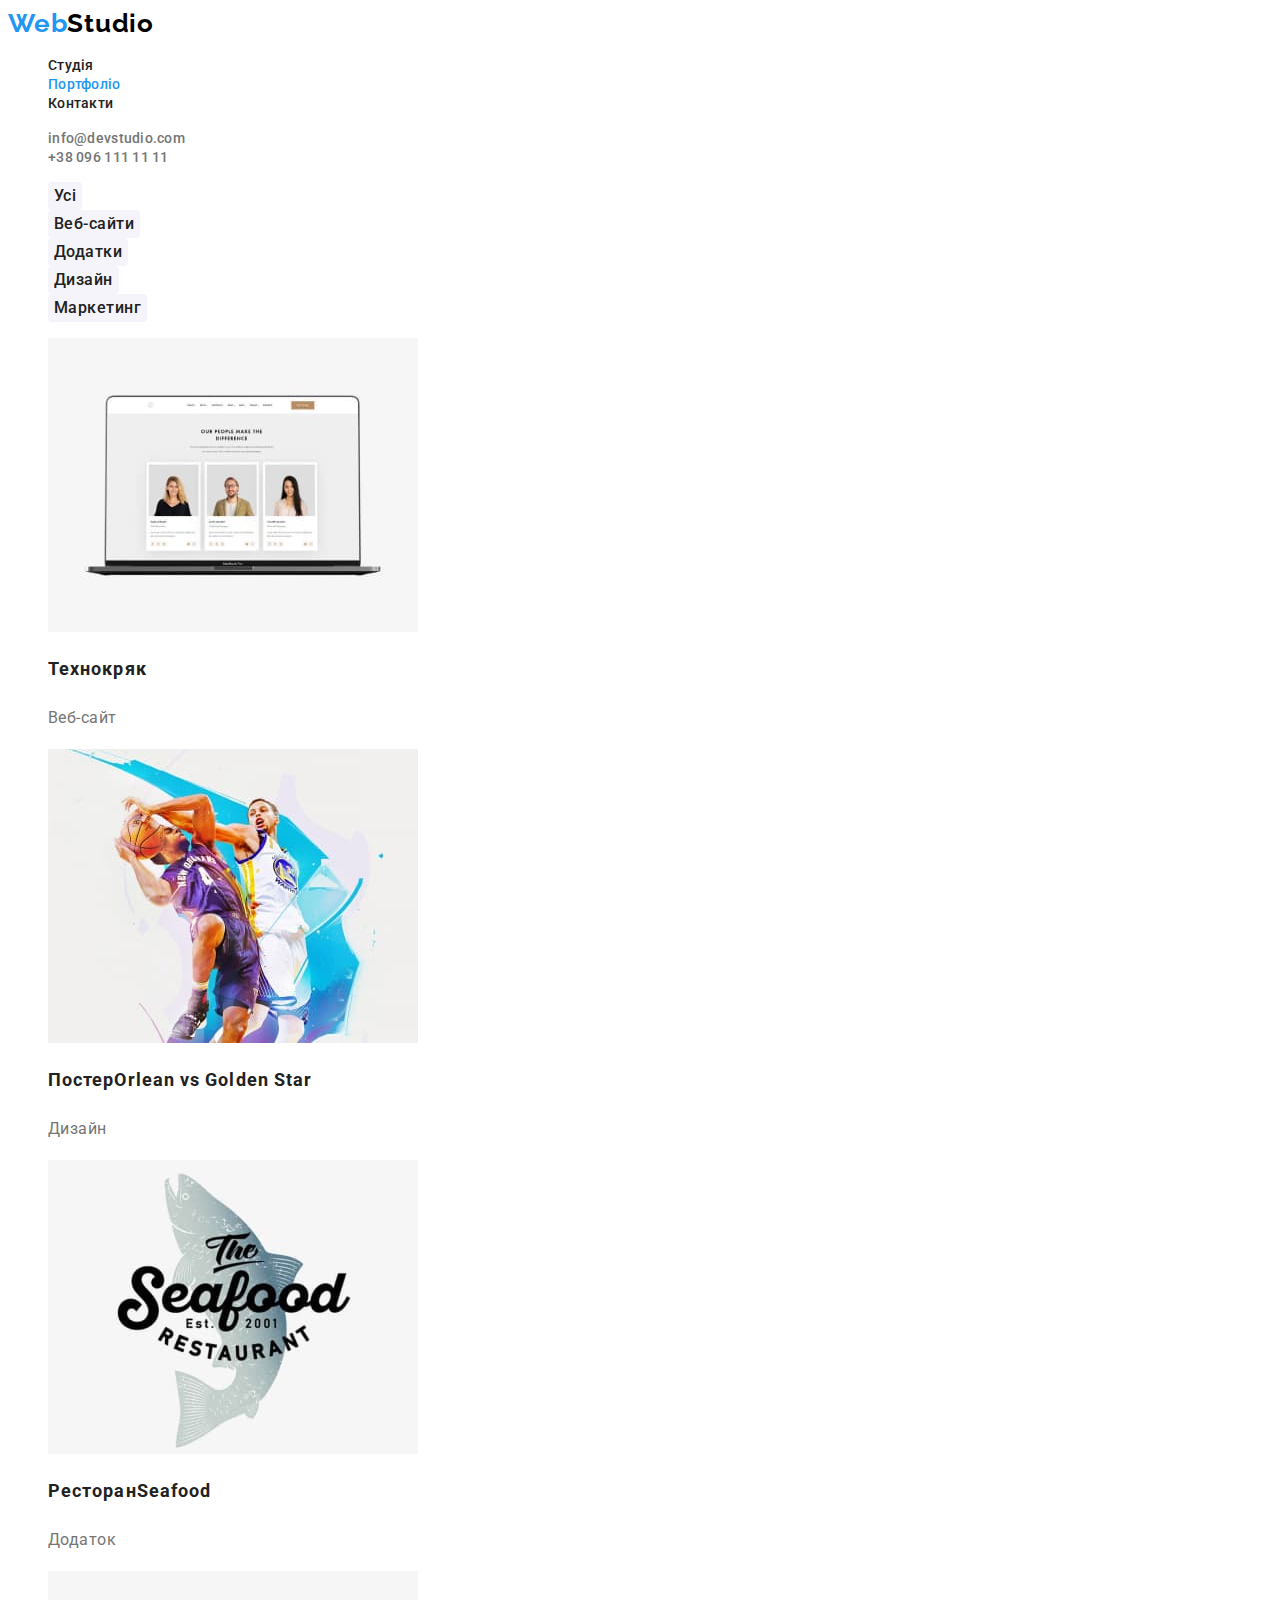
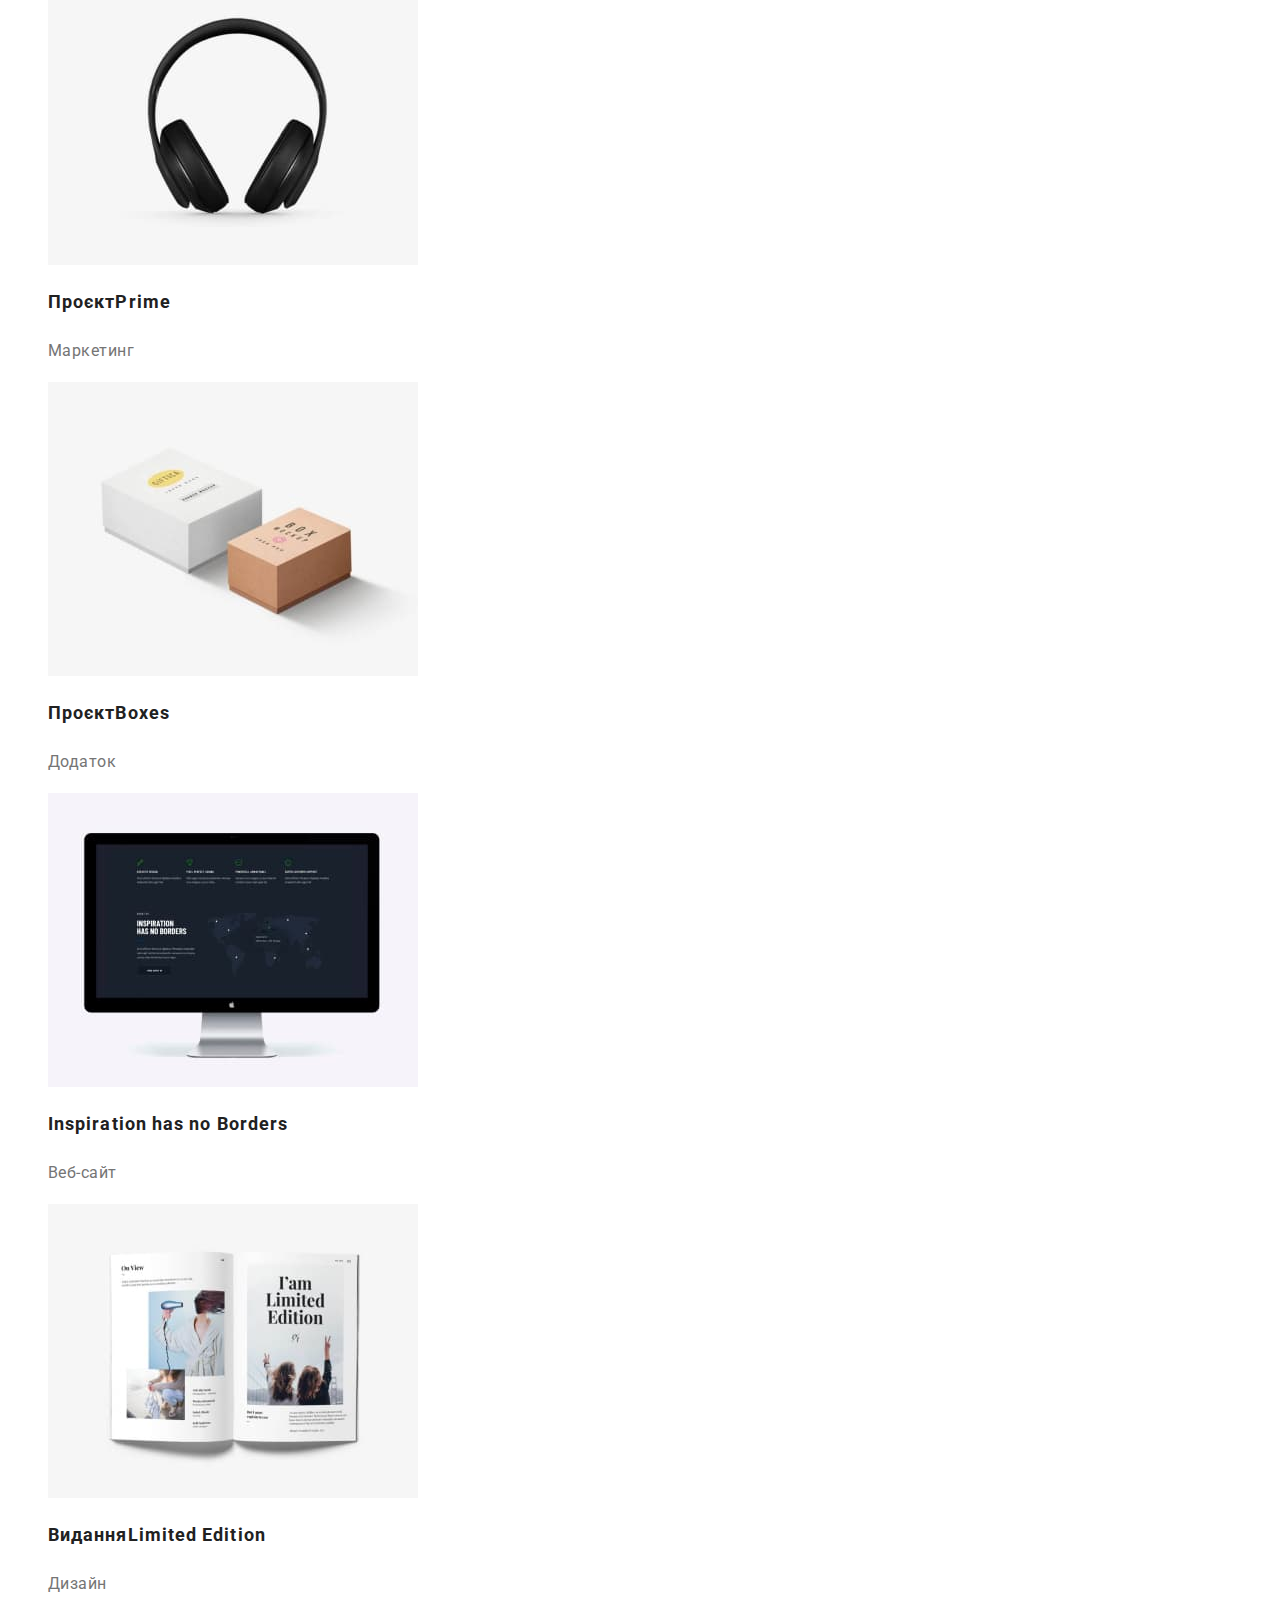
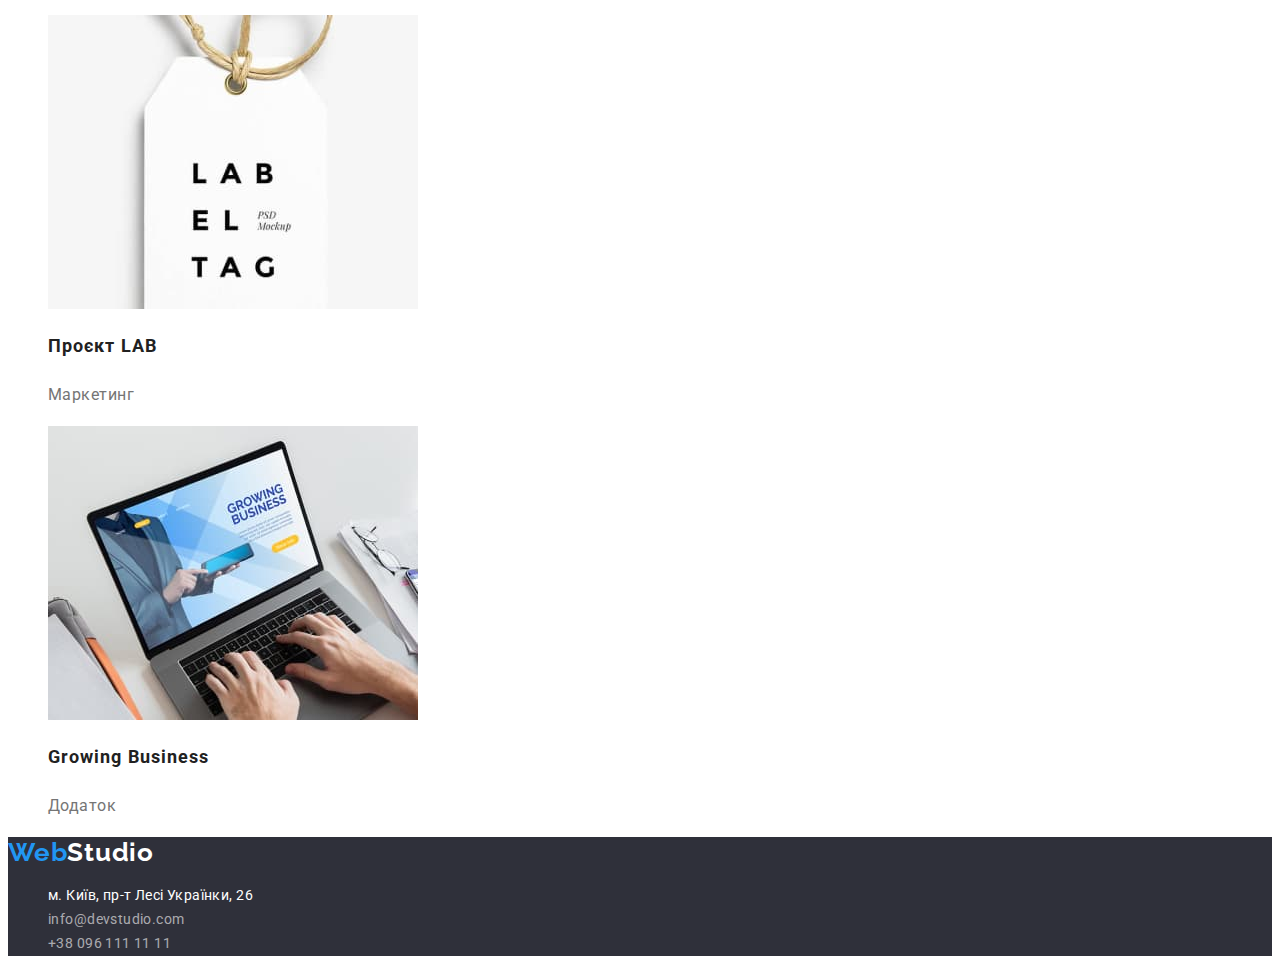
==== portfolio.html @ d61ed379 "homework" ====
<!DOCTYPE html>
<html lang="uk">
  <head>
    <meta charset="UTF-8" />
    <meta http-equiv="X-UA-Compatible" content="IE=edge" />
    <meta name="viewport" content="width=device-width, initial-scale=1.0" />
    <title>Студія</title>
    <link rel="preconnect" href="https://fonts.googleapis.com" />
    <link rel="preconnect" href="https://fonts.gstatic.com" crossorigin />
    <link
      href="https://fonts.googleapis.com/css2?family=Raleway:wght@700&family=Roboto:wght@400;500;700;900&display=swap"
      rel="stylesheet"
    />
    <link rel="stylesheet" href="./css/styles.css" />
  </head>
  <body>
    <header>
      <nav>
        <a href="./index.html" class="logo"
          ><span class="logo-web">Web</span>Studio</a
        >
        <ul>
          <li><a href="./index.html" class="link-nav">Студія</a></li>
          <li>
            <a href="./portfolio.html" class="link-nav current">Портфоліо</a>
          </li>
          <li><a href="#" class="link-nav">Контакти</a></li>
        </ul>
      </nav>
      <ul>
        <li>
          <a href="mailto:info@devstudio.com" class="link-auth"
            >info@devstudio.com</a
          >
        </li>
        <li>
          <a href="tel:+380961111111" class="link-auth">+38 096 111 11 11</a>
        </li>
      </ul>
    </header>
    <main>
      <section class="portfolio-section">
        <ul>
          <li><button type="button" class="sort-button">Усі</button></li>
          <li><button type="button" class="sort-button">Веб-сайти</button></li>
          <li><button type="button" class="sort-button">Додатки</button></li>
          <li><button type="button" class="sort-button">Дизайн</button></li>
          <li><button type="button" class="sort-button">Маркетинг</button></li>
        </ul>
        <ul>
          <li class="portfolio-background">
            <img src="./images/tehnokrack.jpg" alt="Технокряк" />
            <h2 class="portfolio-title">Технокряк</h2>
            <p class="portfolio-type">Веб-сайт</p>
          </li>
          <li class="portfolio-background">
            <img
              src="./images/new_orlean_vs_golden_star.jpg"
              alt="Постер New Orlean vs Golden Star"
            />
            <h2 class="portfolio-title">
              Постер<span lang="en">Orlean vs Golden Star</span>
            </h2>
            <p class="portfolio-type">Дизайн</p>
          </li>
          <li class="portfolio-background">
            <img src="./images/seafood.jpg" alt="Ресторан Seafood" />
            <h2 class="portfolio-title">
              Ресторан<span lang="en">Seafood</span>
            </h2>
            <p class="portfolio-type">Додаток</p>
          </li>
          <li class="portfolio-background">
            <img src="./images/prime.jpg" alt="Проєкт Prime" />
            <h2 class="portfolio-title">Проєкт<span lang="en">Prime</span></h2>
            <p class="portfolio-type">Маркетинг</p>
          </li>
          <li class="portfolio-background">
            <img src="./images/boxes.jpg" alt="Проєкт Boxes" />
            <h2 class="portfolio-title">Проєкт<span lang="en">Boxes</span></h2>
            <p class="portfolio-type">Додаток</p>
          </li>
          <li class="portfolio-background">
            <img
              src="./images/inspiration_has_no_borders.jpg"
              alt="Inspiration has no Borders"
            />
            <h2 lang="en" class="portfolio-title">
              Inspiration has no Borders
            </h2>
            <p class="portfolio-type">Веб-сайт</p>
          </li>
          <li class="portfolio-background">
            <img
              src="./images/limited_edition.jpg"
              alt="Видання Limited Edition"
            />
            <h2 class="portfolio-title">
              Видання<span lang="en">Limited Edition</span>
            </h2>
            <p class="portfolio-type">Дизайн</p>
          </li>
          <li class="portfolio-background">
            <img src="./images/lab.jpg" alt="Проєкт LAB" />
            <h2 class="portfolio-title">Проєкт <span>LAB</span></h2>
            <p class="portfolio-type">Маркетинг</p>
          </li>
          <li class="portfolio-background">
            <img src="./images/growing_business.jpg" alt="Growing Business" />
            <h2 lang="en" class="portfolio-title">Growing Business</h2>
            <p class="portfolio-type">Додаток</p>
          </li>
        </ul>
      </section>
    </main>
    <footer>
      <a href="./index.html" class="logo"
        ><span class="logo-web">Web</span
        ><span class="logo-studio">Studio</span></a
      >
      <address>
        <ul>
          <li>
            <a
              href="https://goo.gl/maps/CPtrU1FHBa2aNyZL9"
              target="_blank"
              rel="noopener noreferrer nofollow"
              class="map"
              >м. Київ, пр-т Лесі Українки, 26</a
            >
          </li>
          <li>
            <a href="mailto:info@devstudio.com" class="communication"
              >info@devstudio.com</a
            >
          </li>
          <li>
            <a href="tel:+380961111111" class="communication"
              >+38 096 111 11 11</a
            >
          </li>
        </ul>
      </address>
    </footer>
  </body>
</html>
---- css/styles.css ----
:root {
  --color-link: #2196f3;
  --color-title: #212121;
  --color-text: #757575;
}

body {
  font-family: "roboto", sans-serif;
  background-color: #ffffff;
}
ul {
  list-style: none;
}
.logo {
  text-decoration: none;
  font-family: "raleway", sans-serif;
  font-weight: 700;
  font-size: 26px;
  line-height: 1.19;
  letter-spacing: 0.03em;
  color: #000000;
}
.logo-web {
  color: var(--color-link);
}
.link-nav {
  text-decoration: none;
  font-weight: 500;
  font-size: 14px;
  line-height: 1.14;
  letter-spacing: 0.02em;
  color: var(--color-title);
}
.link-nav:hover {
  color: var(--color-link);
}
.link-nav:focus {
  color: var(--color-link);
}
.link-nav.current {
  color: var(--color-link);
}
.link-auth {
  text-decoration: none;
  font-weight: 500;
  font-size: 14px;
  line-height: 1.14;
  letter-spacing: 0.02em;
  color: #757575;
}
.link-auth:hover {
  color: var(--color-link);
}
.link-auth:focus {
  color: var(--color-link);
}
.hero-section {
  background-color: #2f303a;
}
.hero-title {
  color: #ffffff;
  font-weight: 900;
  font-size: 44px;
  line-height: 1.36;
  letter-spacing: 0.06em;
  text-transform: uppercase;
}
.hero-section button {
  font-family: inherit;
  color: #ffffff;
  font-weight: 700;
  font-size: 16px;
  line-height: 1.88;
  display: flex;
  align-items: center;
  text-align: center;
  letter-spacing: 0.06em;
  background-color: var(--color-link);
  cursor: pointer;
}
.hero-section button:hover {
  background-color: #188ce8;
}
.hero-section button:active {
  background-color: #188ce8;
}

.benefits-title {
  position: absolute;
  white-space: nowrap;
  width: 1px;
  height: 1px;
  overflow: hidden;
  border: 0;
  padding: 0;
  clip: rect(0 0 0 0);
  clip-path: inset(50%);
  margin: -1px;
}
.benefits {
  font-weight: 700;
  font-size: 14px;
  line-height: 1.14;
  letter-spacing: 0.03em;
  text-transform: uppercase;
  color: var(--color-title);
}
.benefits-text {
  font-size: 14px;
  line-height: 1.71;
  letter-spacing: 0.03em;
  color: var(--color-text);
}
.servise-title {
  font-weight: 700;
  font-size: 36px;
  line-height: 1.17;
  letter-spacing: 0.03em;
  color: var(--color-title);
}
.team-section {
  background-color: #f5f4fa;
}
.team-title {
  font-weight: 700;
  font-size: 36px;
  line-height: 1.17;
  letter-spacing: 0.03em;
  color: var(--color-title);
}
.team {
  font-weight: 500;
  font-size: 16px;
  line-height: 1.19;
  letter-spacing: 0.03em;
  color: var(--color-title);
}
.team-profession {
  font-size: 16px;
  line-height: 1.19;
  letter-spacing: 0.03em;
  color: var(--color-text);
}
.team-background {
  background-color: #ffffff;
}
footer {
  background-color: #2f303a;
}
.logo-studio {
  color: #ffffff;
}
.map {
  text-decoration: none;
  font-style: normal;
  font-size: 14px;
  line-height: 1.71;
  letter-spacing: 0.03em;
  color: #ffffff;
}
.map:hover {
  color: var(--color-link);
}
.map:focus {
  color: var(--color-link);
}
.communication {
  text-decoration: none;
  font-style: normal;
  font-size: 14px;
  line-height: 1.71;
  letter-spacing: 0.03em;
  color: rgba(255, 255, 255, 0.6);
}
.communication:hover {
  color: var(--color-link);
}
.communication:focus {
  color: var(--color-link);
}
.sort-button {
  font-family: inherit;
  font-weight: 500;
  font-size: 16px;
  line-height: 1.63;
  letter-spacing: 0.03em;
  color: #212121;
  background-color: #f5f4fa;
  cursor: pointer;
  border-radius: 4px;
  border: 0;
}
.sort-button:hover {
  color: #ffffff;
  background-color: var(--color-link);
}
.sort-button:focus {
  color: #ffffff;
  background-color: var(--color-link);
}
.portfolio-background {
  background-color: #ffffff;
}
.portfolio-title {
  font-weight: 700;
  font-size: 18px;
  line-height: 2;
  letter-spacing: 0.06em;
  color: var(--color-title);
}
.portfolio-type {
  font-size: 16px;
  line-height: 1.88;
  letter-spacing: 0.03em;
  color: var(--color-text);
}
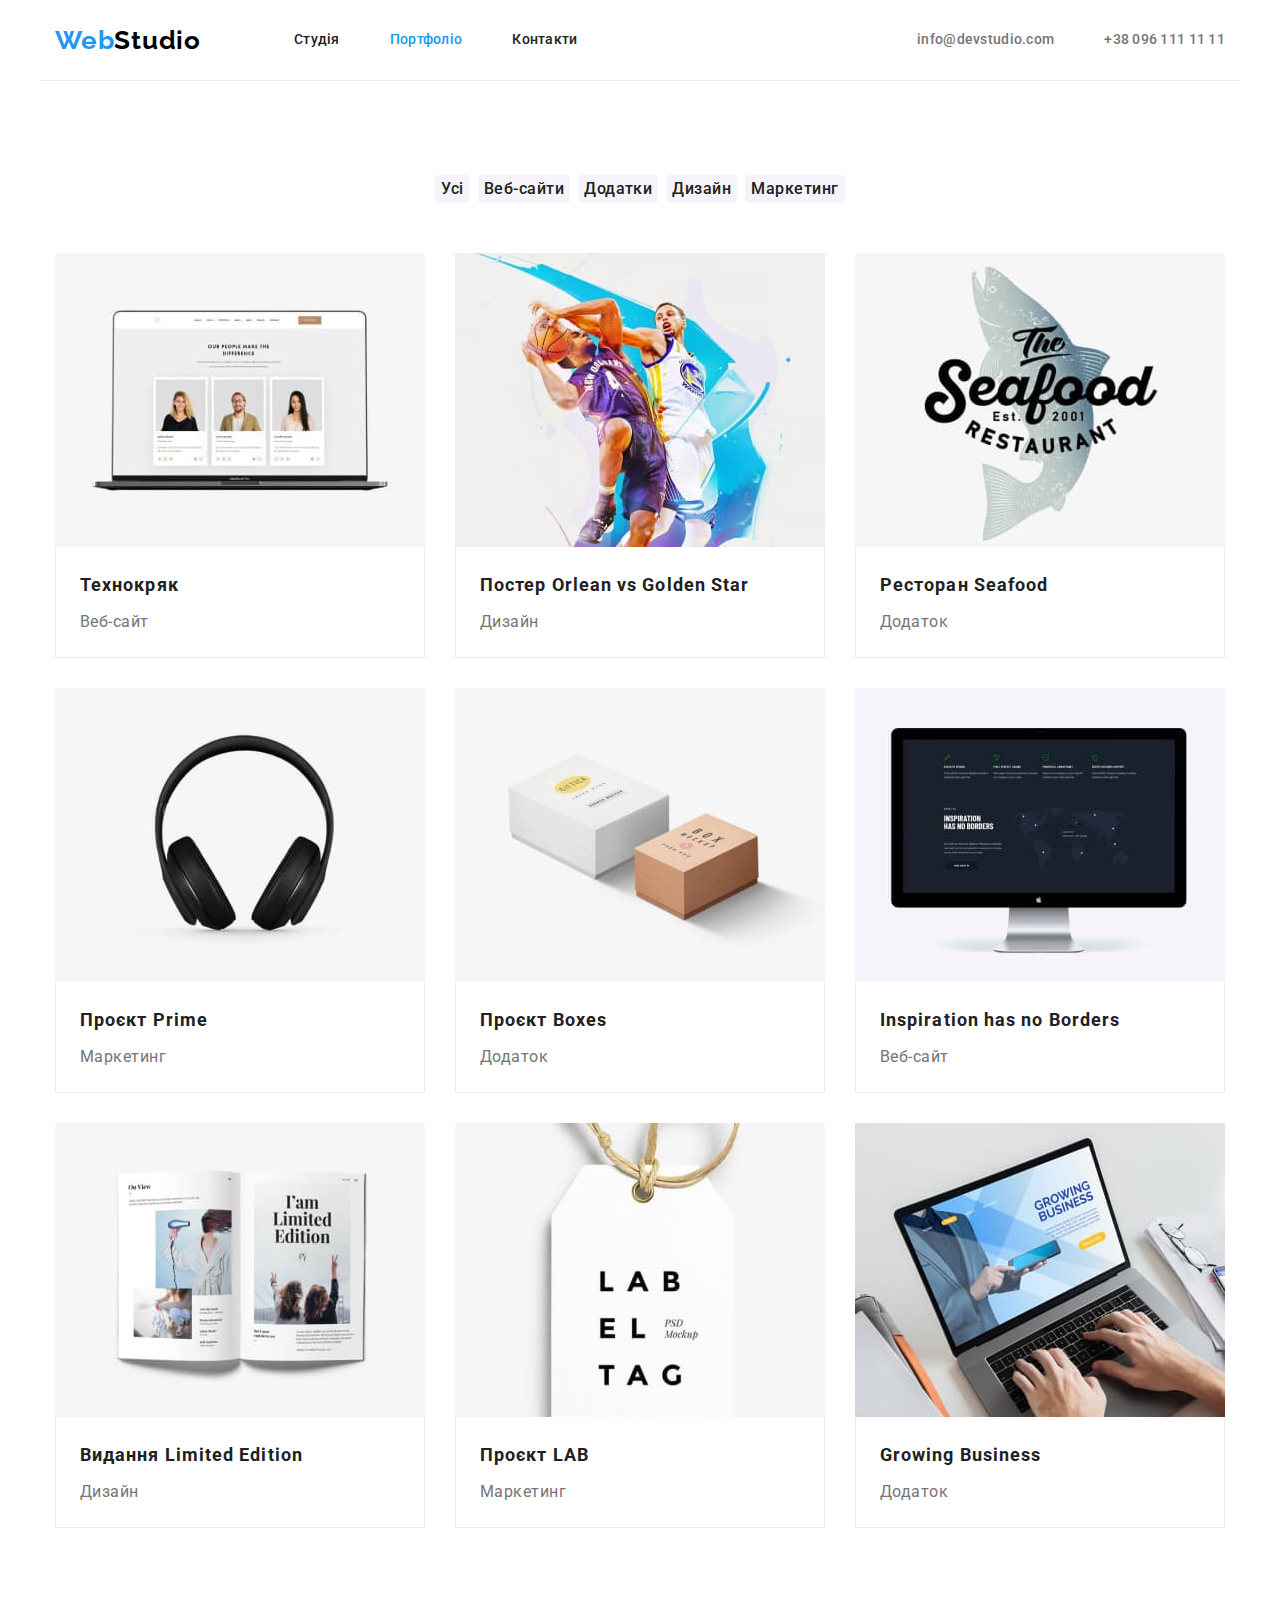
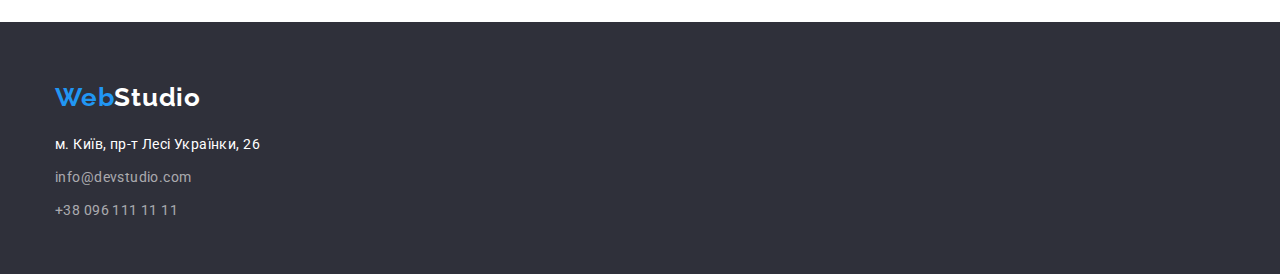
==== commit bde4a716: "homework-new" ====
--- a/portfolio.html
+++ b/portfolio.html
@@ -11,136 +11,203 @@
       href="https://fonts.googleapis.com/css2?family=Raleway:wght@700&family=Roboto:wght@400;500;700;900&display=swap"
       rel="stylesheet"
     />
+    <link
+      rel="stylesheet"
+      href="https://cdnjs.cloudflare.com/ajax/libs/modern-normalize/1.1.0/modern-normalize.css"
+      integrity="sha512-Y0MM+V6ymRKN2zStTqzQ227DWhhp4Mzdo6gnlRnuaNCbc+YN/ZH0sBCLTM4M0oSy9c9VKiCvd4Jk44aCLrNS5Q=="
+      crossorigin="anonymous"
+      referrerpolicy="no-referrer"
+    />
     <link rel="stylesheet" href="./css/styles.css" />
   </head>
   <body>
-    <header>
-      <nav>
-        <a href="./index.html" class="logo"
-          ><span class="logo-web">Web</span>Studio</a
-        >
-        <ul>
-          <li><a href="./index.html" class="link-nav">Студія</a></li>
+    <header class="header">
+      <div class="container header-container">
+        <nav class="site-nav">
+          <a href="./index.html" class="logo header-logo"
+            ><span class="logo-web">Web</span>Studio</a
+          >
+          <ul class="header-list">
+            <li><a href="./index.html" class="link-nav">Студія</a></li>
+            <li>
+              <a href="./portfolio.html" class="link-nav current">Портфоліо</a>
+            </li>
+            <li><a href="#" class="link-nav">Контакти</a></li>
+          </ul>
+        </nav>
+        <ul class="header-contacts">
           <li>
-            <a href="./portfolio.html" class="link-nav current">Портфоліо</a>
-          </li>
-          <li><a href="#" class="link-nav">Контакти</a></li>
-        </ul>
-      </nav>
-      <ul>
-        <li>
-          <a href="mailto:info@devstudio.com" class="link-auth"
-            >info@devstudio.com</a
-          >
-        </li>
-        <li>
-          <a href="tel:+380961111111" class="link-auth">+38 096 111 11 11</a>
-        </li>
-      </ul>
-    </header>
-    <main>
-      <section class="portfolio-section">
-        <ul>
-          <li><button type="button" class="sort-button">Усі</button></li>
-          <li><button type="button" class="sort-button">Веб-сайти</button></li>
-          <li><button type="button" class="sort-button">Додатки</button></li>
-          <li><button type="button" class="sort-button">Дизайн</button></li>
-          <li><button type="button" class="sort-button">Маркетинг</button></li>
-        </ul>
-        <ul>
-          <li class="portfolio-background">
-            <img src="./images/tehnokrack.jpg" alt="Технокряк" />
-            <h2 class="portfolio-title">Технокряк</h2>
-            <p class="portfolio-type">Веб-сайт</p>
-          </li>
-          <li class="portfolio-background">
-            <img
-              src="./images/new_orlean_vs_golden_star.jpg"
-              alt="Постер New Orlean vs Golden Star"
-            />
-            <h2 class="portfolio-title">
-              Постер<span lang="en">Orlean vs Golden Star</span>
-            </h2>
-            <p class="portfolio-type">Дизайн</p>
-          </li>
-          <li class="portfolio-background">
-            <img src="./images/seafood.jpg" alt="Ресторан Seafood" />
-            <h2 class="portfolio-title">
-              Ресторан<span lang="en">Seafood</span>
-            </h2>
-            <p class="portfolio-type">Додаток</p>
-          </li>
-          <li class="portfolio-background">
-            <img src="./images/prime.jpg" alt="Проєкт Prime" />
-            <h2 class="portfolio-title">Проєкт<span lang="en">Prime</span></h2>
-            <p class="portfolio-type">Маркетинг</p>
-          </li>
-          <li class="portfolio-background">
-            <img src="./images/boxes.jpg" alt="Проєкт Boxes" />
-            <h2 class="portfolio-title">Проєкт<span lang="en">Boxes</span></h2>
-            <p class="portfolio-type">Додаток</p>
-          </li>
-          <li class="portfolio-background">
-            <img
-              src="./images/inspiration_has_no_borders.jpg"
-              alt="Inspiration has no Borders"
-            />
-            <h2 lang="en" class="portfolio-title">
-              Inspiration has no Borders
-            </h2>
-            <p class="portfolio-type">Веб-сайт</p>
-          </li>
-          <li class="portfolio-background">
-            <img
-              src="./images/limited_edition.jpg"
-              alt="Видання Limited Edition"
-            />
-            <h2 class="portfolio-title">
-              Видання<span lang="en">Limited Edition</span>
-            </h2>
-            <p class="portfolio-type">Дизайн</p>
-          </li>
-          <li class="portfolio-background">
-            <img src="./images/lab.jpg" alt="Проєкт LAB" />
-            <h2 class="portfolio-title">Проєкт <span>LAB</span></h2>
-            <p class="portfolio-type">Маркетинг</p>
-          </li>
-          <li class="portfolio-background">
-            <img src="./images/growing_business.jpg" alt="Growing Business" />
-            <h2 lang="en" class="portfolio-title">Growing Business</h2>
-            <p class="portfolio-type">Додаток</p>
-          </li>
-        </ul>
-      </section>
-    </main>
-    <footer>
-      <a href="./index.html" class="logo"
-        ><span class="logo-web">Web</span
-        ><span class="logo-studio">Studio</span></a
-      >
-      <address>
-        <ul>
-          <li>
-            <a
-              href="https://goo.gl/maps/CPtrU1FHBa2aNyZL9"
-              target="_blank"
-              rel="noopener noreferrer nofollow"
-              class="map"
-              >м. Київ, пр-т Лесі Українки, 26</a
-            >
-          </li>
-          <li>
-            <a href="mailto:info@devstudio.com" class="communication"
+            <a href="mailto:info@devstudio.com" class="link-auth"
               >info@devstudio.com</a
             >
           </li>
           <li>
-            <a href="tel:+380961111111" class="communication"
-              >+38 096 111 11 11</a
-            >
+            <a href="tel:+380961111111" class="link-auth">+38 096 111 11 11</a>
           </li>
         </ul>
-      </address>
+      </div>
+    </header>
+    <main>
+      <section class="portfolio-section section">
+        <div class="container">
+          <ul class="portfolio-button">
+            <li><button type="button" class="sort-button">Усі</button></li>
+            <li>
+              <button type="button" class="sort-button">Веб-сайти</button>
+            </li>
+            <li><button type="button" class="sort-button">Додатки</button></li>
+            <li><button type="button" class="sort-button">Дизайн</button></li>
+            <li>
+              <button type="button" class="sort-button">Маркетинг</button>
+            </li>
+          </ul>
+          <ul class="portfolio-list card-set">
+            <li class="portfolio-background card-set-item">
+              <img
+                src="./images/tehnokrack.jpg"
+                alt="Технокряк"
+                class="portfolio-photo"
+              />
+              <div class="portfolio-wrapper">
+                <h2 class="portfolio-title">Технокряк</h2>
+                <p class="portfolio-type">Веб-сайт</p>
+              </div>
+            </li>
+            <li class="portfolio-background card-set-item">
+              <img
+                src="./images/new_orlean_vs_golden_star.jpg"
+                alt="Постер New Orlean vs Golden Star"
+                class="portfolio-photo"
+              />
+              <div class="portfolio-wrapper">
+                <h2 class="portfolio-title">
+                  Постер<span lang="en"> Orlean vs Golden Star</span>
+                </h2>
+                <p class="portfolio-type">Дизайн</p>
+              </div>
+            </li>
+            <li class="portfolio-background card-set-item">
+              <img
+                src="./images/seafood.jpg"
+                alt="Ресторан Seafood"
+                class="portfolio-photo"
+              />
+              <div class="portfolio-wrapper">
+                <h2 class="portfolio-title">
+                  Ресторан<span lang="en"> Seafood</span>
+                </h2>
+                <p class="portfolio-type">Додаток</p>
+              </div>
+            </li>
+            <li class="portfolio-background card-set-item">
+              <img
+                src="./images/prime.jpg"
+                alt="Проєкт Prime"
+                class="portfolio-photo"
+              />
+              <div class="portfolio-wrapper">
+                <h2 class="portfolio-title">
+                  Проєкт<span lang="en"> Prime</span>
+                </h2>
+                <p class="portfolio-type">Маркетинг</p>
+              </div>
+            </li>
+            <li class="portfolio-background card-set-item">
+              <img
+                src="./images/boxes.jpg"
+                alt="Проєкт Boxes"
+                class="portfolio-photo"
+              />
+              <div class="portfolio-wrapper">
+                <h2 class="portfolio-title">
+                  Проєкт<span lang="en"> Boxes</span>
+                </h2>
+                <p class="portfolio-type">Додаток</p>
+              </div>
+            </li>
+            <li class="portfolio-background">
+              <img
+                src="./images/inspiration_has_no_borders.jpg"
+                alt="Inspiration has no Borders"
+                class="portfolio-photo"
+              />
+              <div class="portfolio-wrapper">
+                <h2 lang="en" class="portfolio-title">
+                  Inspiration has no Borders
+                </h2>
+                <p class="portfolio-type">Веб-сайт</p>
+              </div>
+            </li>
+            <li class="portfolio-background">
+              <img
+                src="./images/limited_edition.jpg"
+                alt="Видання Limited
+              Edition"
+                class="portfolio-photo"
+              />
+              <div class="portfolio-wrapper">
+                <h2 class="portfolio-title">
+                  Видання<span lang="en"> Limited Edition</span>
+                </h2>
+                <p class="portfolio-type">Дизайн</p>
+              </div>
+            </li>
+            <li class="portfolio-background card-set-item">
+              <img
+                src="./images/lab.jpg"
+                alt="Проєкт LAB"
+                class="portfolio-photo"
+              />
+              <div class="portfolio-wrapper">
+                <h2 class="portfolio-title">Проєкт <span>LAB</span></h2>
+                <p class="portfolio-type">Маркетинг</p>
+              </div>
+            </li>
+            <li class="portfolio-background card-set-item">
+              <img
+                src="./images/growing_business.jpg"
+                alt="Growing Business"
+                class="portfolio-photo"
+              />
+              <div class="portfolio-wrapper">
+                <h2 lang="en" class="portfolio-title">Growing Business</h2>
+                <p class="portfolio-type">Додаток</p>
+              </div>
+            </li>
+          </ul>
+        </div>
+      </section>
+    </main>
+    <footer>
+      <div class="container">
+        <a href="./index.html" class="logo footer-logo"
+          ><span class="logo-web">Web</span
+          ><span class="logo-studio">Studio</span></a
+        >
+        <address>
+          <ul>
+            <li class="footer-item">
+              <a
+                href="https://goo.gl/maps/CPtrU1FHBa2aNyZL9"
+                target="_blank"
+                rel="noopener noreferrer nofollow"
+                class="map"
+                >м. Київ, пр-т Лесі Українки, 26</a
+              >
+            </li>
+            <li class="footer-item">
+              <a href="mailto:info@devstudio.com" class="communication"
+                >info@devstudio.com</a
+              >
+            </li>
+            <li class="footer-item">
+              <a href="tel:+380961111111" class="communication"
+                >+38 096 111 11 11</a
+              >
+            </li>
+          </ul>
+        </address>
+      </div>
     </footer>
   </body>
 </html>
--- a/css/styles.css
+++ b/css/styles.css
@@ -2,14 +2,60 @@
   --color-link: #2196f3;
   --color-title: #212121;
   --color-text: #757575;
+  --indent: 30px;
+  --items: 4;
+}
+h1,
+h2,
+h3,
+h4,
+h5,
+h6,
+p {
+  margin: 0;
+}
+ul {
+  margin: 0;
+  padding: 0;
+  list-style: none;
+}
+img {
+  display: block;
 }
 
 body {
   font-family: "roboto", sans-serif;
   background-color: #ffffff;
 }
-ul {
-  list-style: none;
+.container {
+  width: 1200px;
+  padding-right: 15px;
+  padding-left: 15px;
+  margin-right: auto;
+  margin-left: auto;
+}
+.card-set {
+  display: flex;
+  flex-wrap: wrap;
+  gap: var(--indent);
+}
+.card-set-item {
+  flex-basis: calc(
+    (100% - var(--indent) * (var(--items) - 1)) / (var(--items))
+  );
+}
+.header-container {
+  display: flex;
+  align-items: center;
+  border-bottom: 1px solid #ececec;
+}
+.site-nav {
+  margin-right: auto;
+  display: flex;
+  align-items: center;
+}
+.header-logo {
+  margin-right: 93px;
 }
 .logo {
   text-decoration: none;
@@ -23,13 +69,21 @@
 .logo-web {
   color: var(--color-link);
 }
+.header-list {
+  display: flex;
+  margin-left: auto;
+  gap: 50px;
+}
 .link-nav {
+  display: block;
   text-decoration: none;
   font-weight: 500;
   font-size: 14px;
   line-height: 1.14;
   letter-spacing: 0.02em;
   color: var(--color-title);
+  padding-top: 32px;
+  padding-bottom: 32px;
 }
 .link-nav:hover {
   color: var(--color-link);
@@ -40,13 +94,20 @@
 .link-nav.current {
   color: var(--color-link);
 }
+.header-contacts {
+  display: flex;
+  gap: 50px;
+}
 .link-auth {
+  display: block;
   text-decoration: none;
   font-weight: 500;
   font-size: 14px;
   line-height: 1.14;
   letter-spacing: 0.02em;
   color: #757575;
+  padding-top: 32px;
+  padding-bottom: 32px;
 }
 .link-auth:hover {
   color: var(--color-link);
@@ -56,6 +117,7 @@
 }
 .hero-section {
   background-color: #2f303a;
+  min-height: 600px;
 }
 .hero-title {
   color: #ffffff;
@@ -64,19 +126,30 @@
   line-height: 1.36;
   letter-spacing: 0.06em;
   text-transform: uppercase;
+  width: 696px;
+  text-align: center;
+  margin: auto;
+  padding-top: 200px;
+  margin-bottom: 30px;
 }
 .hero-section button {
+  display: inline-block;
+  padding: 10px 32px;
+  min-width: 152px;
   font-family: inherit;
   color: #ffffff;
   font-weight: 700;
   font-size: 16px;
-  line-height: 1.88;
+  line-height: 1.875;
   display: flex;
   align-items: center;
   text-align: center;
   letter-spacing: 0.06em;
   background-color: var(--color-link);
   cursor: pointer;
+  border: 0;
+  border-radius: 4px;
+  margin: auto;
 }
 .hero-section button:hover {
   background-color: #188ce8;
@@ -84,7 +157,14 @@
 .hero-section button:active {
   background-color: #188ce8;
 }
-
+.section {
+  padding-top: 94px;
+  padding-bottom: 94px;
+}
+.benefits-list {
+  display: flex;
+  gap: var(--indent);
+}
 .benefits-title {
   position: absolute;
   white-space: nowrap;
@@ -104,12 +184,14 @@
   letter-spacing: 0.03em;
   text-transform: uppercase;
   color: var(--color-title);
+  margin-bottom: 10px;
 }
 .benefits-text {
   font-size: 14px;
   line-height: 1.71;
   letter-spacing: 0.03em;
   color: var(--color-text);
+  width: 270px;
 }
 .servise-title {
   font-weight: 700;
@@ -117,6 +199,12 @@
   line-height: 1.17;
   letter-spacing: 0.03em;
   color: var(--color-title);
+  margin-bottom: 50px;
+  text-align: center;
+}
+.service-list {
+  display: flex;
+  gap: var(--indent);
 }
 .team-section {
   background-color: #f5f4fa;
@@ -127,6 +215,16 @@
   line-height: 1.17;
   letter-spacing: 0.03em;
   color: var(--color-title);
+  margin-bottom: 50px;
+  text-align: center;
+}
+
+.team-wrapper {
+  padding-top: 30px;
+  padding-bottom: 30px;
+  box-shadow: 0px 1px 3px rgba(0, 0, 0, 0.12), 0px 1px 1px rgba(0, 0, 0, 0.14),
+    0px 2px 1px rgba(0, 0, 0, 0.2);
+  border-radius: 0px 0px 4px 4px;
 }
 .team {
   font-weight: 500;
@@ -134,22 +232,35 @@
   line-height: 1.19;
   letter-spacing: 0.03em;
   color: var(--color-title);
+  margin-bottom: 10px;
+  text-align: center;
 }
 .team-profession {
   font-size: 16px;
   line-height: 1.19;
   letter-spacing: 0.03em;
   color: var(--color-text);
+  text-align: center;
 }
 .team-background {
   background-color: #ffffff;
 }
 footer {
   background-color: #2f303a;
+  min-height: 252px;
+}
+.footer-logo {
+  display: block;
+  padding-top: 60px;
+  margin-bottom: 20px;
 }
 .logo-studio {
   color: #ffffff;
 }
+.footer-item {
+  display: block;
+  margin-bottom: 9px;
+}
 .map {
   text-decoration: none;
   font-style: normal;
@@ -178,7 +289,15 @@
 .communication:focus {
   color: var(--color-link);
 }
+
+.portfolio-button {
+  display: flex;
+  gap: 8px;
+  padding-bottom: 50px;
+  justify-content: center;
+}
 .sort-button {
+  display: inline-block;
   font-family: inherit;
   font-weight: 500;
   font-size: 16px;
@@ -198,8 +317,17 @@
   color: #ffffff;
   background-color: var(--color-link);
 }
+.portfolio-list {
+  --items: 9;
+}
 .portfolio-background {
   background-color: #ffffff;
+}
+.portfolio-wrapper {
+  padding-top: 20px;
+  padding-bottom: 20px;
+  border: 1px solid #ececec;
+  border-top: none;
 }
 .portfolio-title {
   font-weight: 700;
@@ -207,10 +335,13 @@
   line-height: 2;
   letter-spacing: 0.06em;
   color: var(--color-title);
+  padding-left: 24px;
+  margin-bottom: 4px;
 }
 .portfolio-type {
   font-size: 16px;
   line-height: 1.88;
   letter-spacing: 0.03em;
   color: var(--color-text);
-}
+  padding-left: 24px;
+}
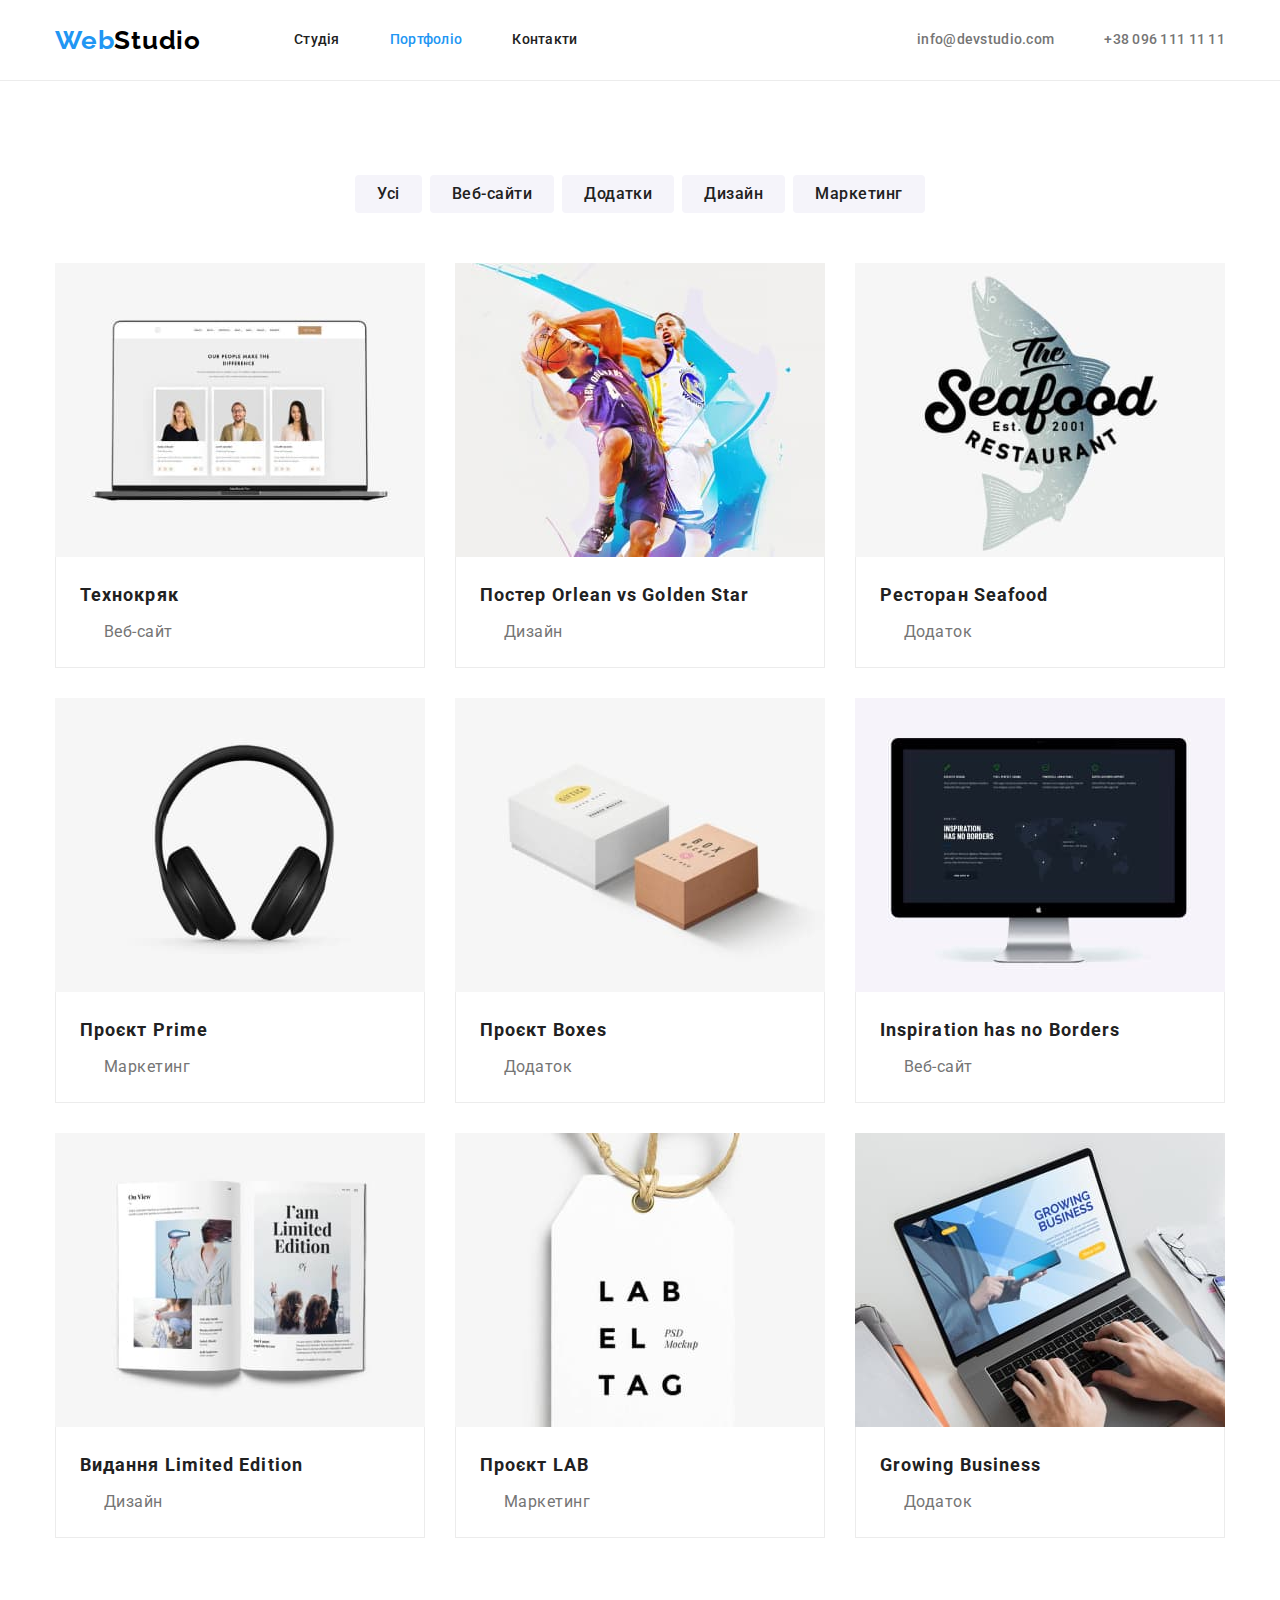
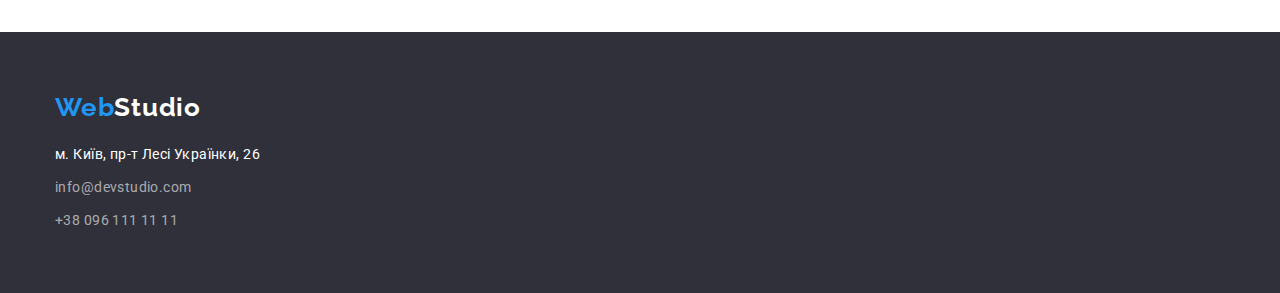
==== commit 7a621e28: "corrected homework" ====
--- a/portfolio.html
+++ b/portfolio.html
@@ -185,7 +185,7 @@
           ><span class="logo-studio">Studio</span></a
         >
         <address>
-          <ul>
+          <ul class="footer-list">
             <li class="footer-item">
               <a
                 href="https://goo.gl/maps/CPtrU1FHBa2aNyZL9"
--- a/css/styles.css
+++ b/css/styles.css
@@ -44,10 +44,12 @@
     (100% - var(--indent) * (var(--items) - 1)) / (var(--items))
   );
 }
+.header {
+  border-bottom: 1px solid #ececec;
+}
 .header-container {
   display: flex;
   align-items: center;
-  border-bottom: 1px solid #ececec;
 }
 .site-nav {
   margin-right: auto;
@@ -117,7 +119,8 @@
 }
 .hero-section {
   background-color: #2f303a;
-  min-height: 600px;
+  padding-top: 200px;
+  padding-bottom: 200px;
 }
 .hero-title {
   color: #ffffff;
@@ -129,7 +132,6 @@
   width: 696px;
   text-align: center;
   margin: auto;
-  padding-top: 200px;
   margin-bottom: 30px;
 }
 .hero-section button {
@@ -193,6 +195,9 @@
   color: var(--color-text);
   width: 270px;
 }
+.service-section {
+  padding-top: 0;
+}
 .servise-title {
   font-weight: 700;
   font-size: 36px;
@@ -247,18 +252,17 @@
 }
 footer {
   background-color: #2f303a;
-  min-height: 252px;
+  padding-top: 60px;
+  padding-bottom: 60px;
 }
 .footer-logo {
   display: block;
-  padding-top: 60px;
   margin-bottom: 20px;
 }
 .logo-studio {
   color: #ffffff;
 }
-.footer-item {
-  display: block;
+.footer-item:not(:last-child) {
   margin-bottom: 9px;
 }
 .map {
@@ -293,11 +297,12 @@
 .portfolio-button {
   display: flex;
   gap: 8px;
-  padding-bottom: 50px;
+  margin-bottom: 50px;
   justify-content: center;
 }
 .sort-button {
   display: inline-block;
+  padding: 6px 22px;
   font-family: inherit;
   font-weight: 500;
   font-size: 16px;
@@ -326,6 +331,8 @@
 .portfolio-wrapper {
   padding-top: 20px;
   padding-bottom: 20px;
+  padding-left: 24px;
+  padding-right: 24px;
   border: 1px solid #ececec;
   border-top: none;
 }
@@ -335,7 +342,7 @@
   line-height: 2;
   letter-spacing: 0.06em;
   color: var(--color-title);
-  padding-left: 24px;
+
   margin-bottom: 4px;
 }
 .portfolio-type {
